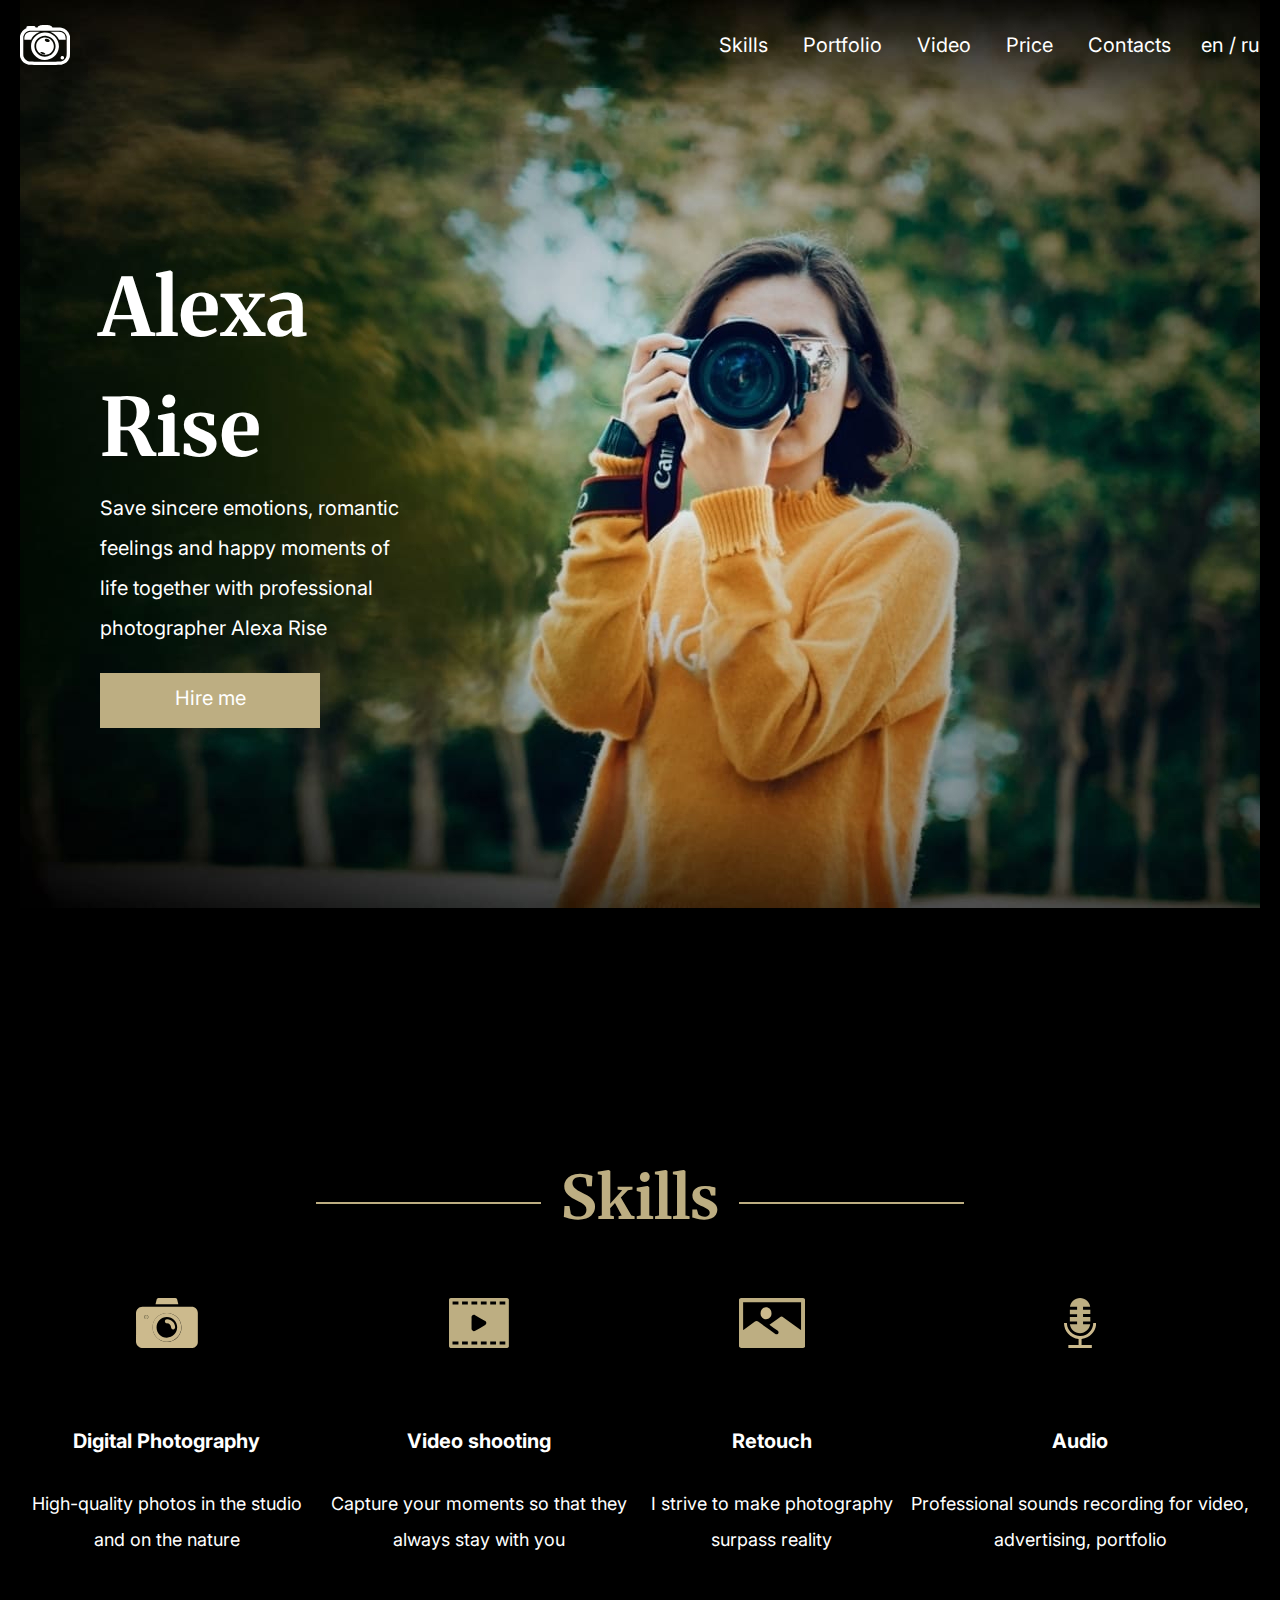
==== portfolio/index.html @ 0030fe71 "feat: add header, hero, skills sections" ====
<!DOCTYPE html>
<html lang="en">
  <head>
    <meta charset="UTF-8" />
    <meta http-equiv="X-UA-Compatible" content="IE=edge" />
    <meta name="viewport" content="width=device-width, initial-scale=1.0" />
    <link rel="stylesheet" href="/portfolio/Css/style.css" />
    <title>Portfolio</title>
  </head>
  <body>
    <div class="wrapper">
      <header class="header">
        <div class="container">
          <div class="header__row">
            <div class="header__logo">
              <div class="img-container">
                <a href=""
                  ><img src="/portfolio/Assets/svg/logo.svg" alt=""
                /></a>
              </div>
            </div>
            <div class="header__menu-container">
              <div class="header__menu">
                <ul>
                  <li><a href="">Skills</a></li>
                  <li><a href="">Portfolio</a></li>
                  <li><a href="">Video</a></li>
                  <li><a href="">Price</a></li>
                  <li><a href="">Contacts</a></li>
                </ul>
              </div>
              <div class="header__language">
                <span><a href="">en</a></span>
                <span>/</span>
                <span><a href="">ru </a></span>
              </div>
            </div>
          </div>
        </div>
      </header>
      <main class="main">
        <div class="container">
          <!--Hero-->
          <div class="hero">
            <div class="hero__row">
              <div class="hero__text">
                <div class="hero__title">
                  <h1>Alexa Rise</h1>
                </div>
                <div class="hero__description">
                  <p>
                    Save sincere emotions, romantic feelings and happy moments
                    of life together with professional photographer Alexa Rise
                  </p>
                </div>
                <div class="hero__button button">
                  <a href=""><span>Hire me</span></a>
                </div>
              </div>
            </div>
          </div>
          <!--Skills-->
          <div class="skills">
            <div class="skills__container">
              <div class="skills__title-line title-line">
                <h2>Skills</h2>
              </div>
              <div class="skills__item-container">
                <div class="skills__item">
                  <div class="skills__img img-container">
                    <img src="/portfolio/Assets/svg/camera 1.svg" alt="" />
                  </div>
                  <div class="skills__title">
                    <span>Digital Photography</span>
                  </div>
                  <div class="skills__description">
                    High-quality photos in the studio and on the nature
                  </div>
                </div>
                <div class="skills__item">
                  <div class="skills__img img-container">
                    <img src="/portfolio/Assets/svg/video 1.svg" alt="" />
                  </div>
                  <div class="skills__title">
                    <span>Video shooting</span>
                  </div>
                  <div class="skills__description">
                    Capture your moments so that they always stay with you
                  </div>
                </div>
                <div class="skills__item">
                  <div class="skills__img img-container">
                    <img src="/portfolio/Assets/svg/image 1.svg" alt="" />
                  </div>
                  <div class="skills__title">
                    <span>Retouch</span>
                  </div>
                  <div class="skills__description">
                    I strive to make photography surpass reality
                  </div>
                </div>
                <div class="skills__item">
                  <div class="skills__img img-container">
                    <img src="/portfolio/Assets/svg/mic 1.svg" alt="" />
                  </div>
                  <div class="skills__title">
                    <span>Audio</span>
                  </div>
                  <div class="skills__description">
                    Professional sounds recording for video, advertising,
                    portfolio
                  </div>
                </div>
              </div>
            </div>
          </div>
          <!--Portfolio-->
          <div class="portfolio"></div>
          <div class="video"></div>
          <div class="price"></div>
          <div class="contacts"></div>
        </div>
      </main>
      <footer class="footer"></footer>
    </div>
  </body>
</html>
---- portfolio/Css/style.css ----
@import url("https://fonts.googleapis.com/css2?family=Merriweather:wght@700&display=swap");
@import url("https://fonts.googleapis.com/css2?family=Inter:wght@400;700&display=swap");
* {
  padding: 0;
  margin: 0;
}

body {
  font-family: Inter;
  font-size: 20px;
  font-style: normal;
  font-weight: 400;
  line-height: 50px;
  letter-spacing: 0em;
  color: white;
}

a {
  text-decoration: none;
  color: white;
}

li {
  list-style: none;
}

.wrapper {
  background-color: black;
  -webkit-box-sizing: border-box;
          box-sizing: border-box;
  min-height: 100vh;
}

.container {
  max-width: 1440px;
  margin: 0 auto;
  padding: 0 20px;
}

.header__row {
  display: -webkit-box;
  display: -ms-flexbox;
  display: flex;
  -webkit-box-pack: justify;
      -ms-flex-pack: justify;
          justify-content: space-between;
  background: url("/portfolio/Assets/img/bg.jpg");
  background-repeat: no-repeat;
  background-position: center 0;
}

.header__logo {
  padding-top: 20px;
}

.header__logo img {
  width: 50px;
}

.header__menu-container {
  padding-top: 20px;
  display: -webkit-box;
  display: -ms-flexbox;
  display: flex;
}

.header__menu li {
  display: inline;
  margin-right: 30px;
}

.img-container {
  max-width: 100%;
}

.hero__row {
  background-image: url("/portfolio/Assets/img/bg.jpg");
  background-position: center -90px;
  background-repeat: no-repeat;
  min-height: 333px;
  padding: 160px 860px 330px 80px;
  margin-bottom: 100px;
}

.hero__title {
  font-family: Merriweather;
  font-size: 40px;
  font-style: normal;
  font-weight: 700;
  line-height: 120px;
  letter-spacing: 0em;
  text-align: left;
}

.hero__description {
  font-size: 20px;
  font-style: normal;
  line-height: 40px;
  text-align: left;
  margin-bottom: 25px;
}

.skills__container {
  display: -webkit-box;
  display: -ms-flexbox;
  display: flex;
  -webkit-box-orient: vertical;
  -webkit-box-direction: normal;
      -ms-flex-direction: column;
          flex-direction: column;
}

.skills__item-container {
  display: -webkit-box;
  display: -ms-flexbox;
  display: flex;
}

.skills__item {
  display: -webkit-box;
  display: -ms-flexbox;
  display: flex;
  -webkit-box-orient: vertical;
  -webkit-box-direction: normal;
      -ms-flex-direction: column;
          flex-direction: column;
  text-align: center;
}

.skills__img {
  margin-bottom: 50px;
}

.skills__title {
  margin-bottom: 20px;
  font-style: normal;
  font-weight: 700;
  letter-spacing: 0em;
}

.skills__description {
  font-size: 18px;
  line-height: 36px;
  margin-bottom: 102px;
}

.title-line {
  text-align: center;
  margin-bottom: 60px;
  color: #bdae82;
  font-family: Merriweather;
  font-size: 40px;
  font-style: normal;
  font-weight: 700;
  line-height: 80px;
  letter-spacing: 0em;
}

.title-line h2::before,
.title-line h2::after {
  content: "";
  width: 225px;
  height: 2px;
  display: inline-block;
  background-color: #bdae82;
  vertical-align: middle;
  margin: 0 20px 0 20px;
}

.button {
  width: 220px;
  height: 55px;
  text-align: center;
  background-color: #bdae82;
  color: black;
  vertical-align: inherit;
}
/*# sourceMappingURL=style.css.map */
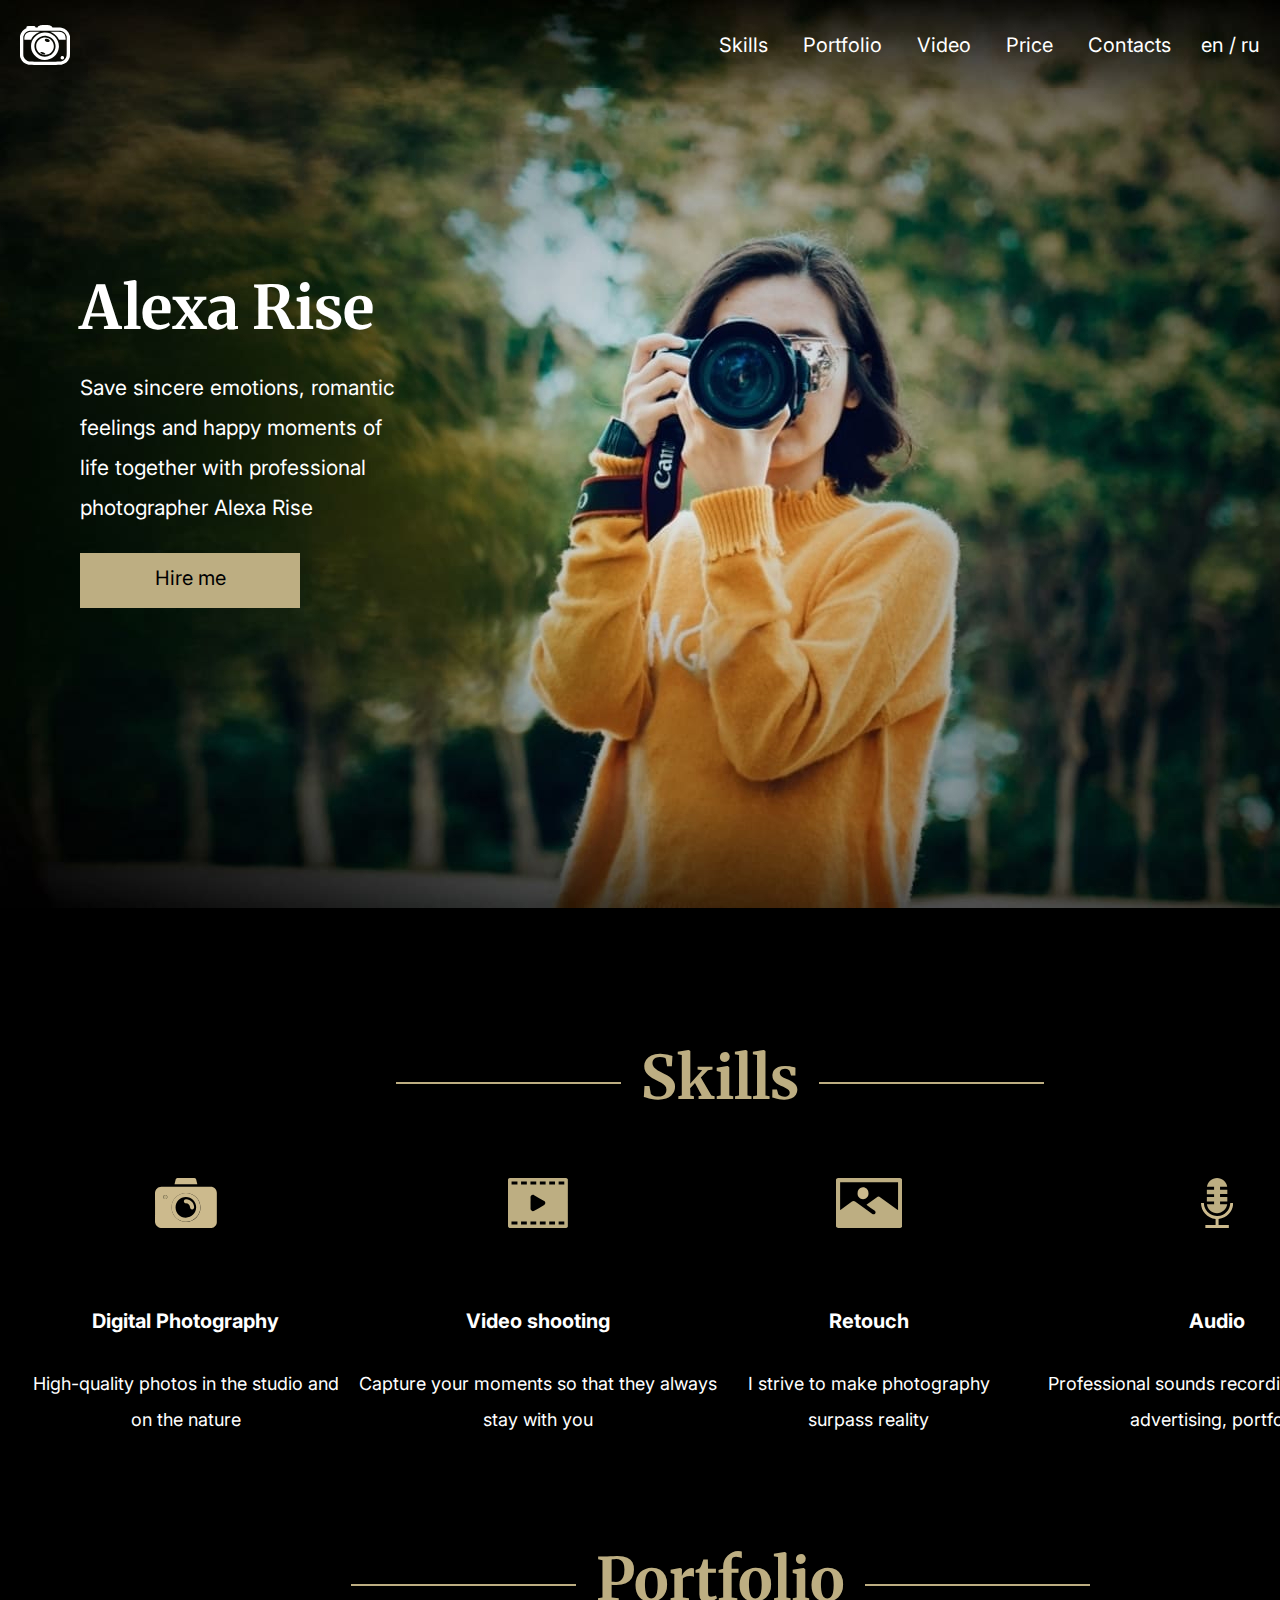
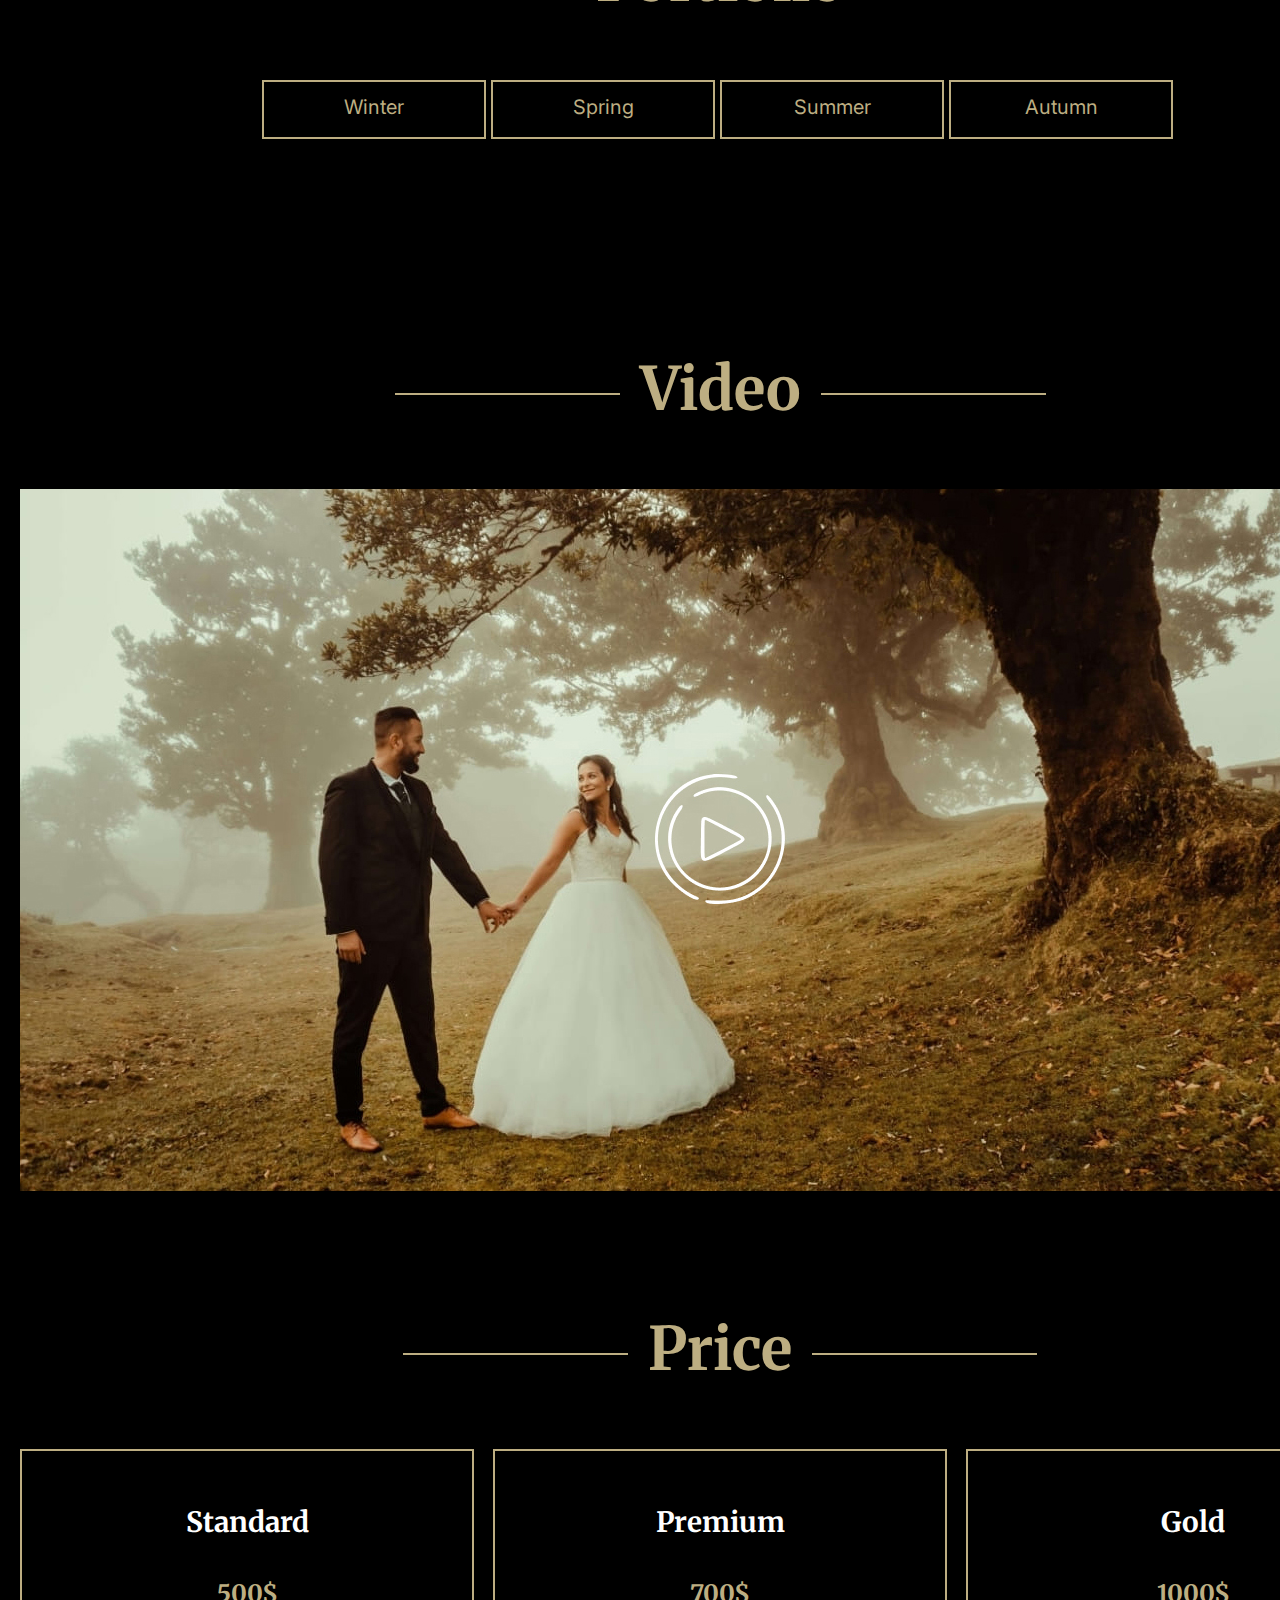
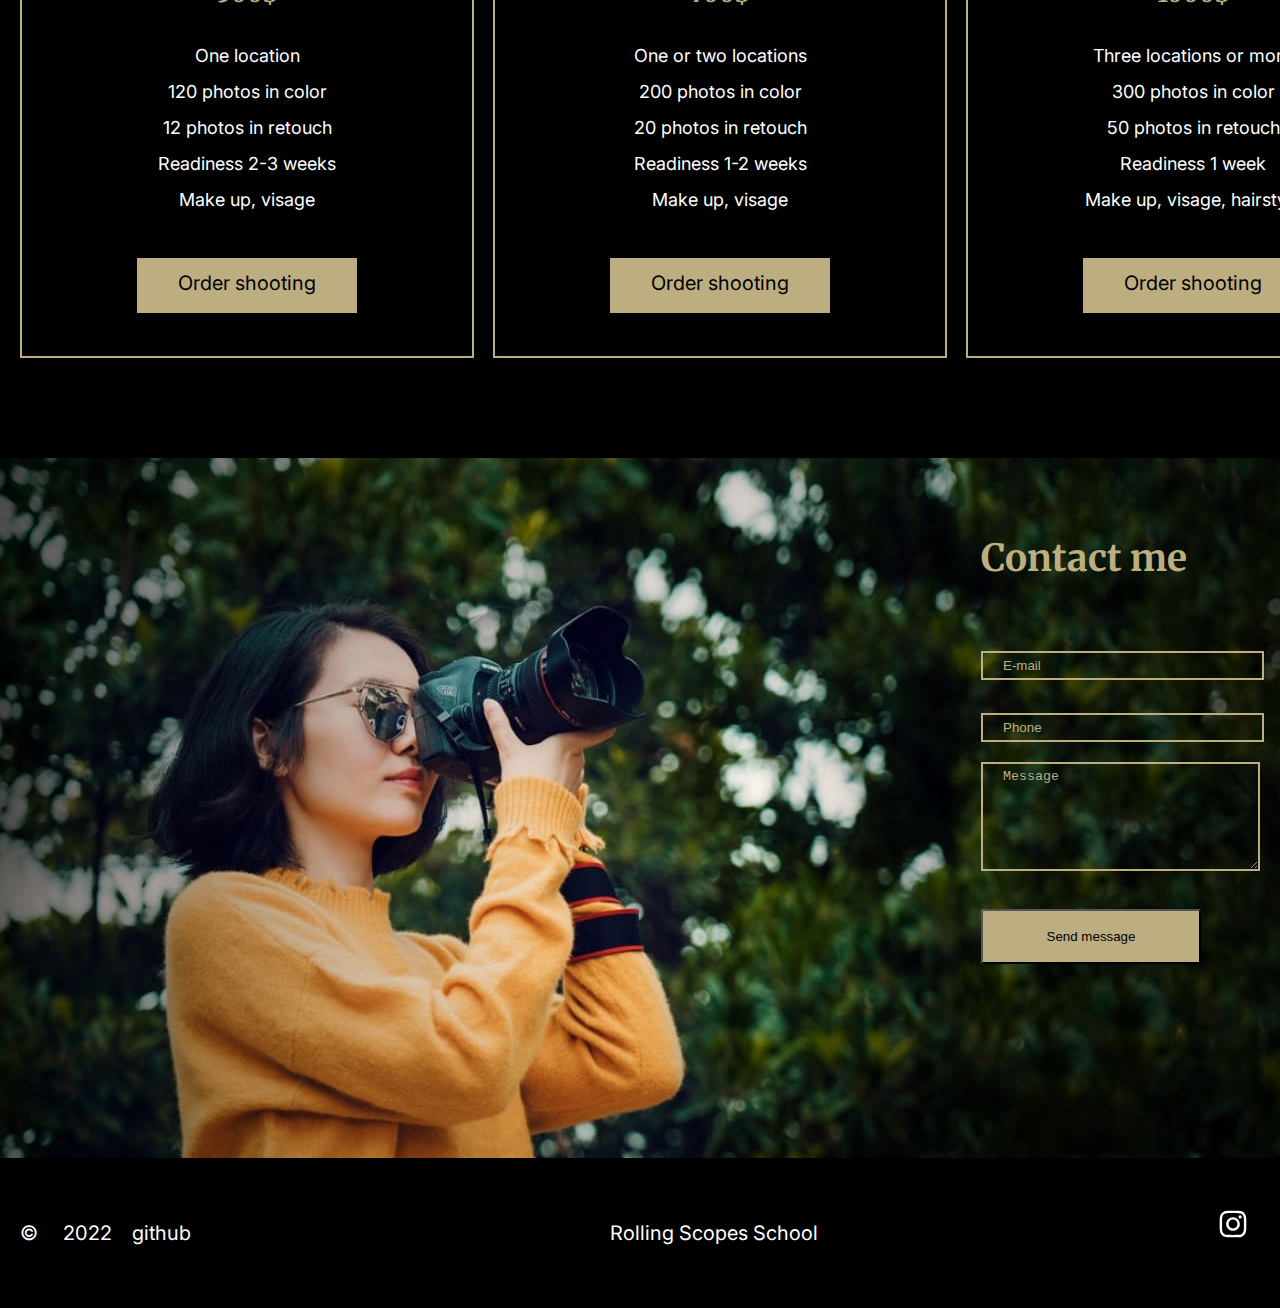
==== commit e2ff5a3f: "feat: add all sections" ====
--- a/portfolio/index.html
+++ b/portfolio/index.html
@@ -9,58 +9,56 @@
   </head>
   <body>
     <div class="wrapper">
+      <!--Header-->
       <header class="header">
-        <div class="container">
-          <div class="header__row">
-            <div class="header__logo">
-              <div class="img-container">
-                <a href=""
-                  ><img src="/portfolio/Assets/svg/logo.svg" alt=""
-                /></a>
-              </div>
-            </div>
-            <div class="header__menu-container">
-              <div class="header__menu">
-                <ul>
-                  <li><a href="">Skills</a></li>
-                  <li><a href="">Portfolio</a></li>
-                  <li><a href="">Video</a></li>
-                  <li><a href="">Price</a></li>
-                  <li><a href="">Contacts</a></li>
-                </ul>
-              </div>
-              <div class="header__language">
-                <span><a href="">en</a></span>
-                <span>/</span>
-                <span><a href="">ru </a></span>
-              </div>
+        <div class="header__row">
+          <div class="header__logo">
+            <div class="img-container">
+              <a href=""><img src="/portfolio/Assets/svg/logo.svg" alt="" /></a>
+            </div>
+          </div>
+          <div class="header__menu-container">
+            <div class="header__menu">
+              <ul>
+                <li><a href="">Skills</a></li>
+                <li><a href="">Portfolio</a></li>
+                <li><a href="">Video</a></li>
+                <li><a href="">Price</a></li>
+                <li><a href="">Contacts</a></li>
+              </ul>
+            </div>
+            <div class="header__language">
+              <span><a href="">en</a></span>
+              <span>/</span>
+              <span><a href="">ru </a></span>
             </div>
           </div>
         </div>
       </header>
+      <!--Main-->
       <main class="main">
-        <div class="container">
-          <!--Hero-->
-          <div class="hero">
-            <div class="hero__row">
-              <div class="hero__text">
-                <div class="hero__title">
-                  <h1>Alexa Rise</h1>
-                </div>
-                <div class="hero__description">
-                  <p>
-                    Save sincere emotions, romantic feelings and happy moments
-                    of life together with professional photographer Alexa Rise
-                  </p>
-                </div>
-                <div class="hero__button button">
-                  <a href=""><span>Hire me</span></a>
-                </div>
-              </div>
-            </div>
-          </div>
-          <!--Skills-->
-          <div class="skills">
+        <!--Hero-->
+        <div class="hero">
+          <div class="hero__row">
+            <div class="hero__text">
+              <div class="hero__title">
+                <h1>Alexa Rise</h1>
+              </div>
+              <div class="hero__description">
+                <p>
+                  Save sincere emotions, romantic feelings and happy moments of
+                  life together with professional photographer Alexa Rise
+                </p>
+              </div>
+              <div class="hero__button button">
+                <a href=""><span>Hire me</span></a>
+              </div>
+            </div>
+          </div>
+        </div>
+        <!--Skills-->
+        <div class="skills">
+          <div class="container">
             <div class="skills__container">
               <div class="skills__title-line title-line">
                 <h2>Skills</h2>
@@ -114,14 +112,182 @@
               </div>
             </div>
           </div>
-          <!--Portfolio-->
-          <div class="portfolio"></div>
-          <div class="video"></div>
-          <div class="price"></div>
-          <div class="contacts"></div>
+        </div>
+        <!--Portfolio-->
+        <div class="portfolio">
+          <div class="container">
+            <div class="portfolio__container">
+              <div class="portfolio__title-line title-line">
+                <h2>Portfolio</h2>
+              </div>
+              <div class="portfolio__item-container">
+                <div class="portfolio__button button">
+                  <a href="">Winter</a>
+                </div>
+                <div class="portfolio__button button">
+                  <a href="">Spring</a>
+                </div>
+                <div class="portfolio__button button">
+                  <a href="">Summer</a>
+                </div>
+                <div class="portfolio__button button">
+                  <a href="">Autumn</a>
+                </div>
+              </div>
+              <div class="portfolio__gallery-container">
+                <div class="portfolio__image">
+                  <img
+                    src="/portfolio/Assets/img/gallery/portfolio-img.jpg"
+                    alt=""
+                  />
+                </div>
+                <div class="portfolio__image">
+                  <img
+                    src="/portfolio/Assets/img/gallery/portfolio-img1.jpg"
+                    alt=""
+                  />
+                </div>
+                <div class="portfolio__image">
+                  <img
+                    src="/portfolio/Assets/img/gallery/portfolio-img2.jpg"
+                    alt=""
+                  />
+                </div>
+                <div class="portfolio__image">
+                  <img
+                    src="/portfolio/Assets/img/gallery/portfolio-img3.jpg"
+                    alt=""
+                  />
+                </div>
+                <div class="portfolio__image">
+                  <img
+                    src="/portfolio/Assets/img/gallery/portfolio-img4.jpg"
+                    alt=""
+                  />
+                </div>
+                <div class="portfolio__image">
+                  <img
+                    src="/portfolio/Assets/img/gallery/portfolio-img5.jpg"
+                    alt=""
+                  />
+                </div>
+              </div>
+            </div>
+          </div>
+        </div>
+        <!--Video-->
+        <div class="video">
+          <div class="container">
+            <div class="video__container">
+              <div class="video__title-line title-line">
+                <h2>Video</h2>
+              </div>
+              <div class="video__video-container">
+                <div class="img-container">
+                  <img src="/portfolio/Assets/img/gallery/video.jpg" alt="" />
+                </div>
+              </div>
+            </div>
+          </div>
+        </div>
+        <!--Price-->
+        <div class="price">
+          <div class="container">
+            <div class="price__container">
+              <div class="price__title-line title-line">
+                <h2>Price</h2>
+              </div>
+              <div class="price__item-container">
+                <div class="price__item">
+                  <div class="price__title">Standard</div>
+                  <div class="price__rate">500$</div>
+                  <div class="price__description">
+                    One location <br />
+                    120 photos in color <br />
+                    12 photos in retouch <br />
+                    Readiness 2-3 weeks <br />
+                    Make up, visage
+                  </div>
+                  <div class="price_button button">
+                    <a href="">Order shooting</a>
+                  </div>
+                </div>
+                <div class="price__item">
+                  <div class="price__title">Premium</div>
+                  <div class="price__rate">700$</div>
+                  <div class="price__description">
+                    One or two locations <br />
+                    200 photos in color <br />
+                    20 photos in retouch <br />
+                    Readiness 1-2 weeks <br />
+                    Make up, visage
+                  </div>
+                  <div class="price_button button">
+                    <a href="">Order shooting</a>
+                  </div>
+                </div>
+                <div class="price__item">
+                  <div class="price__title">Gold</div>
+                  <div class="price__rate">1000$</div>
+                  <div class="price__description">
+                    Three locations or more <br />
+                    300 photos in color <br />
+                    50 photos in retouch <br />
+                    Readiness 1 week <br />
+                    Make up, visage, hairstyle
+                  </div>
+                  <div class="price_button button">
+                    <a href="">Order shooting</a>
+                  </div>
+                </div>
+              </div>
+            </div>
+          </div>
+        </div>
+        <!--Contacts-->
+        <div class="contacts">
+          <div class="contacts__hero">
+            <div class="contacts__container">
+              <div class="contacts__title"><h2>Contact me</h2></div>
+              <form action="#">
+                <p><input type="text" value="E-mail" /></p>
+                <p><input type="text" value="Phone" /></p>
+                <p>
+                  <textarea name="" value="Message" id="" cols="30" rows="3">
+Message</textarea
+                  >
+                </p>
+                <p>
+                  <button class="button" type="submit">Send message</button>
+                </p>
+              </form>
+            </div>
+          </div>
         </div>
       </main>
-      <footer class="footer"></footer>
+      <!--Footer-->
+      <footer class="footer">
+        <div class="container">
+          <div class="footer__container">
+            <div class="footer__github">
+              <span>©</span> <span>2022</span><a href=""><span>github</span></a>
+            </div>
+            <div class="footer__rolling">
+              <a href=""> Rolling Scopes School</a>
+            </div>
+            <div class="footer__socials">
+              <a href=""
+                ><img src="/portfolio/Assets/svg/inst 1.svg" alt=""
+              /></a>
+              <a href=""><img src="/portfolio/Assets/svg/fb 1.svg" alt="" /></a>
+              <a href=""><img src="/portfolio/Assets/svg/tw 1.svg" alt="" /></a>
+              <a href=""
+                ><img src="/portfolio/Assets/svg/pinterest 1.svg" alt=""
+              /></a>
+            </div>
+          </div>
+        </div>
+      </footer>
     </div>
   </body>
 </html>
--- a/portfolio/Css/style.css
+++ b/portfolio/Css/style.css
@@ -32,12 +32,15 @@
 }
 
 .container {
-  max-width: 1440px;
+  width: 1440px;
   margin: 0 auto;
   padding: 0 20px;
+  -webkit-box-sizing: border-box;
+          box-sizing: border-box;
 }
 
 .header__row {
+  padding: 0 20px;
   display: -webkit-box;
   display: -ms-flexbox;
   display: flex;
@@ -78,13 +81,12 @@
   background-position: center -90px;
   background-repeat: no-repeat;
   min-height: 333px;
-  padding: 160px 860px 330px 80px;
+  padding: 160px 870px 330px 80px;
   margin-bottom: 100px;
 }
 
 .hero__title {
   font-family: Merriweather;
-  font-size: 40px;
   font-style: normal;
   font-weight: 700;
   line-height: 120px;
@@ -92,12 +94,25 @@
   text-align: left;
 }
 
+.hero__title h1 {
+  font-size: 60px;
+}
+
 .hero__description {
-  font-size: 20px;
+  font-size: 21px;
+  font-weight: 400;
   font-style: normal;
   line-height: 40px;
   text-align: left;
   margin-bottom: 25px;
+}
+
+.hero__button {
+  background-color: #bdae82;
+}
+
+.hero__button a {
+  color: black;
 }
 
 .skills__container {
@@ -167,12 +182,222 @@
   margin: 0 20px 0 20px;
 }
 
+.portfolio__container {
+  display: -webkit-box;
+  display: -ms-flexbox;
+  display: flex;
+  -webkit-box-orient: vertical;
+  -webkit-box-direction: normal;
+      -ms-flex-direction: column;
+          flex-direction: column;
+  margin-bottom: 75px;
+}
+
+.portfolio__item-container {
+  display: -webkit-box;
+  display: -ms-flexbox;
+  display: flex;
+  -webkit-box-pack: center;
+      -ms-flex-pack: center;
+          justify-content: center;
+  margin-bottom: 60px;
+}
+
+.portfolio__button {
+  margin-right: 5px;
+  background-color: black;
+  border: 2px solid #bdae82;
+}
+
+.portfolio__button a {
+  color: #bdae82;
+}
+
+.portfolio__gallery-container {
+  display: -webkit-box;
+  display: -ms-flexbox;
+  display: flex;
+  -ms-flex-wrap: wrap;
+      flex-wrap: wrap;
+}
+
+.portfolio__image {
+  max-width: 450px;
+  max-height: 560px;
+  margin: 0 25px 25px 0;
+}
+
+.portfolio__image img {
+  width: 100%;
+}
+
+.portfolio__image:nth-child(3n) {
+  margin-right: 0px;
+}
+
+.video__container {
+  display: -webkit-box;
+  display: -ms-flexbox;
+  display: flex;
+  -webkit-box-orient: vertical;
+  -webkit-box-direction: normal;
+      -ms-flex-direction: column;
+          flex-direction: column;
+  margin-bottom: 100px;
+}
+
+.price_button {
+  background-color: #bdae82;
+}
+
+.price_button a {
+  color: black;
+}
+
+.price__container {
+  display: -webkit-box;
+  display: -ms-flexbox;
+  display: flex;
+  -webkit-box-orient: vertical;
+  -webkit-box-direction: normal;
+      -ms-flex-direction: column;
+          flex-direction: column;
+  margin-bottom: 100px;
+}
+
+.price__item-container {
+  display: -webkit-box;
+  display: -ms-flexbox;
+  display: flex;
+  -webkit-box-pack: justify;
+      -ms-flex-pack: justify;
+          justify-content: space-between;
+}
+
+.price__item {
+  display: -webkit-box;
+  display: -ms-flexbox;
+  display: flex;
+  -webkit-box-orient: vertical;
+  -webkit-box-direction: normal;
+      -ms-flex-direction: column;
+          flex-direction: column;
+  text-align: center;
+  padding: 43px 115px;
+  border: 2px solid #bdae82;
+}
+
+.price__title {
+  font-family: Merriweather;
+  font-size: 28px;
+  font-weight: 700;
+  line-height: 56px;
+  letter-spacing: 0em;
+  margin-bottom: 20px;
+}
+
+.price__rate {
+  font-family: Merriweather;
+  font-size: 24px;
+  font-style: normal;
+  font-weight: 700;
+  line-height: 48px;
+  letter-spacing: 0em;
+  color: #bdae82;
+  margin-bottom: 20px;
+}
+
+.price__description {
+  font-family: Inter;
+  font-size: 18px;
+  font-style: normal;
+  font-weight: 400;
+  line-height: 36px;
+  letter-spacing: 0em;
+  margin-bottom: 40px;
+}
+
+.contacts__hero {
+  background: url("/portfolio/Assets/img/contacts.jpg");
+  height: 700px;
+  max-height: 700px;
+}
+
+.contacts__container {
+  float: right;
+  padding-right: 20px;
+  padding-top: 60px;
+  display: -webkit-box;
+  display: -ms-flexbox;
+  display: flex;
+  -webkit-box-orient: vertical;
+  -webkit-box-direction: normal;
+      -ms-flex-direction: column;
+          flex-direction: column;
+}
+
+.contacts__container input[type="text"] {
+  background: transparent;
+  border: 2px solid #bdae82;
+  color: #bdae82;
+  width: 93%;
+  -webkit-box-flex: 1;
+      -ms-flex-positive: 1;
+          flex-grow: 1;
+  padding: 5px 0px 5px 20px;
+  margin-bottom: 20px;
+}
+
+.contacts__container textarea {
+  background: transparent;
+  border: 2px solid #bdae82;
+  color: #bdae82;
+  padding: 5px 0 55px 20px;
+  margin-bottom: 20px;
+}
+
+.contacts__container button[type="submit"] {
+  background-color: #bdae82;
+}
+
+.contacts__title {
+  font-family: Merriweather;
+  color: #bdae82;
+  font-size: 25px;
+  font-style: normal;
+  font-weight: 700;
+  line-height: 80px;
+  letter-spacing: 0em;
+  text-align: left;
+  margin-bottom: 40px;
+}
+
 .button {
   width: 220px;
   height: 55px;
   text-align: center;
-  background-color: #bdae82;
-  color: black;
   vertical-align: inherit;
 }
+
+.footer__container {
+  padding: 50px 0;
+  display: -webkit-box;
+  display: -ms-flexbox;
+  display: flex;
+  -webkit-box-pack: justify;
+      -ms-flex-pack: justify;
+          justify-content: space-between;
+}
+
+.footer__github span {
+  margin-right: 20px;
+}
+
+.footer__socials a {
+  margin-right: 20px;
+}
+
+.footer__socials a:last-child {
+  margin-right: 0px;
+}
 /*# sourceMappingURL=style.css.map */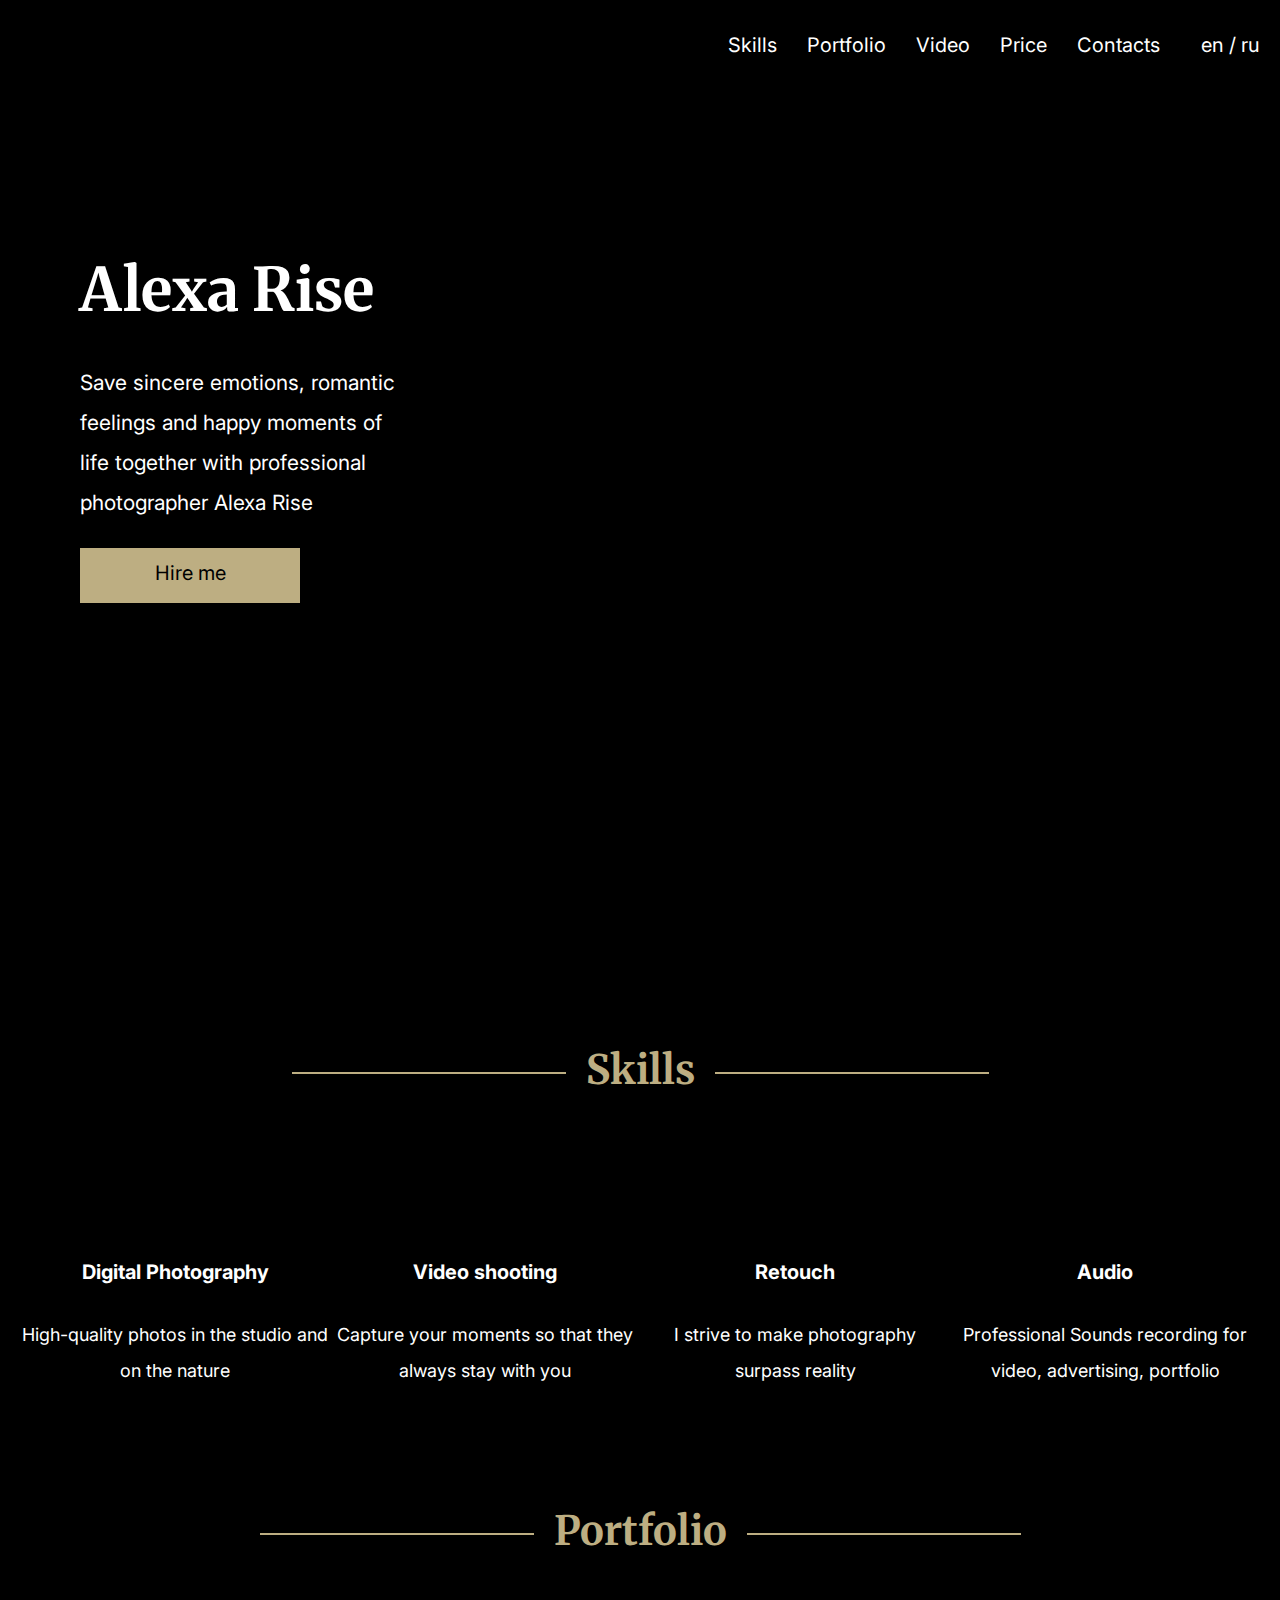
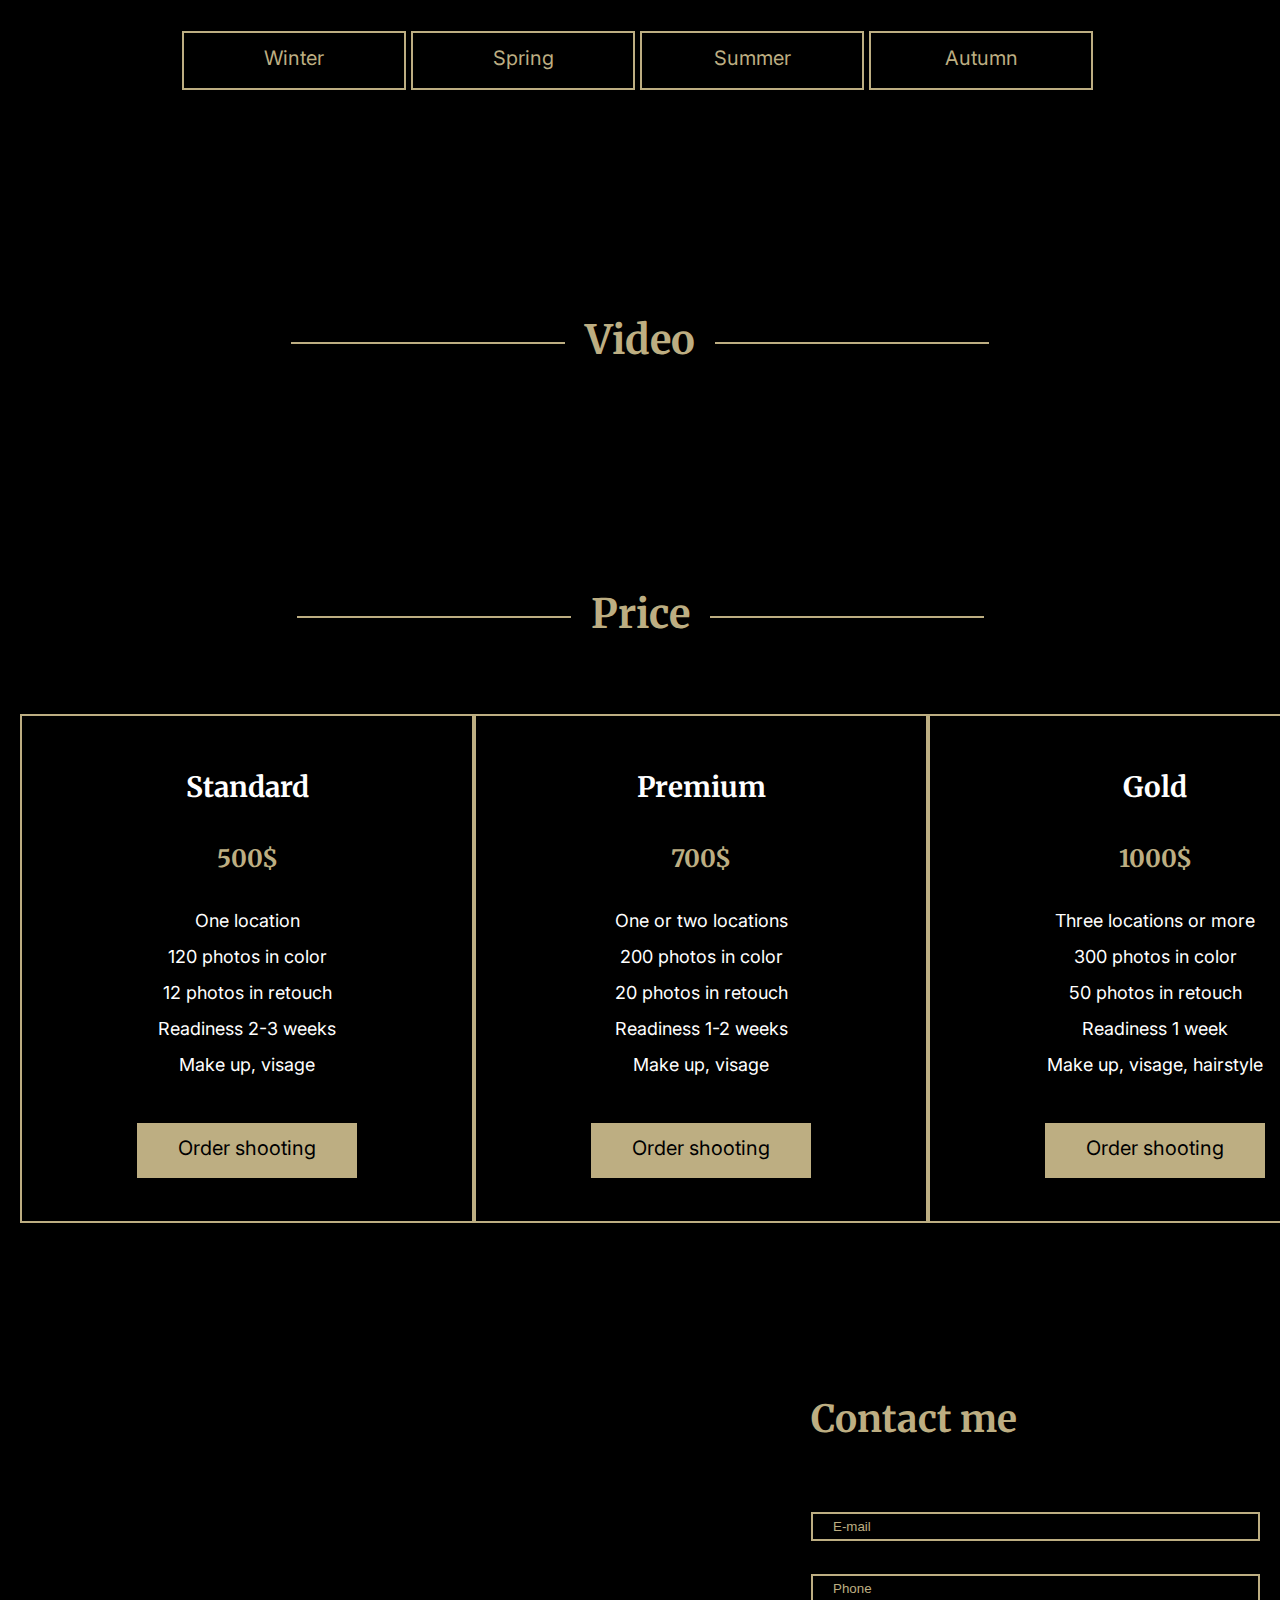
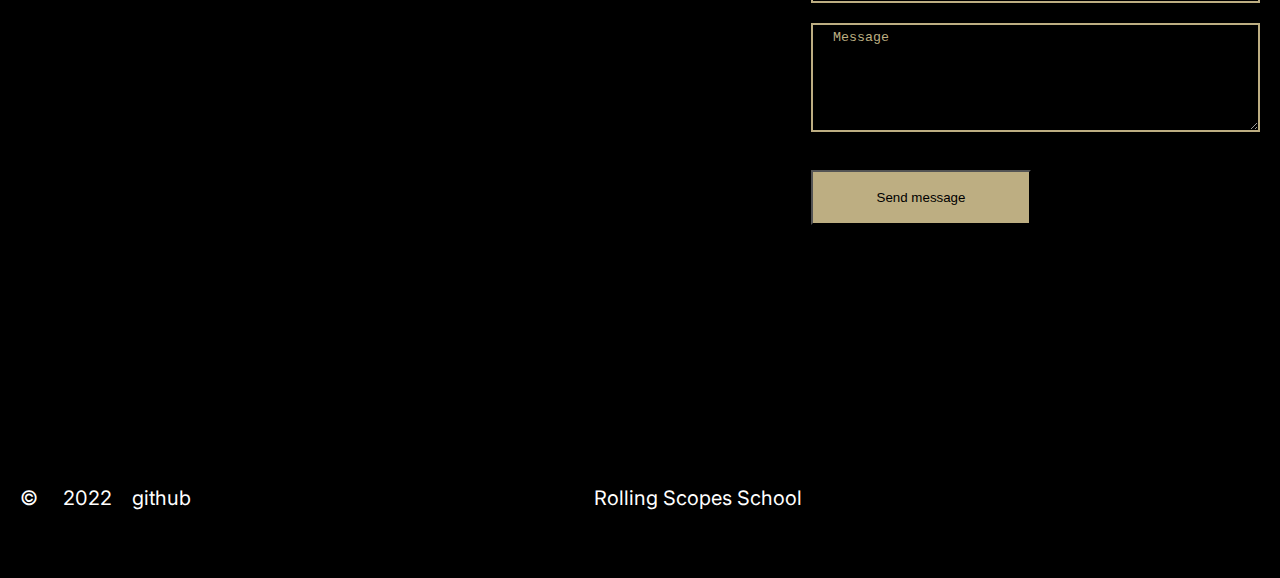
==== commit dbe73dd4: "fix:social svg path" ====
--- a/portfolio/index.html
+++ b/portfolio/index.html
@@ -4,33 +4,35 @@
     <meta charset="UTF-8" />
     <meta http-equiv="X-UA-Compatible" content="IE=edge" />
     <meta name="viewport" content="width=device-width, initial-scale=1.0" />
-    <link rel="stylesheet" href="/portfolio/Css/style.css" />
+    <link rel="stylesheet" href="/Css/style.css" />
     <title>Portfolio</title>
   </head>
   <body>
     <div class="wrapper">
       <!--Header-->
       <header class="header">
-        <div class="header__row">
-          <div class="header__logo">
-            <div class="img-container">
-              <a href=""><img src="/portfolio/Assets/svg/logo.svg" alt="" /></a>
-            </div>
-          </div>
-          <div class="header__menu-container">
-            <div class="header__menu">
-              <ul>
-                <li><a href="">Skills</a></li>
-                <li><a href="">Portfolio</a></li>
-                <li><a href="">Video</a></li>
-                <li><a href="">Price</a></li>
-                <li><a href="">Contacts</a></li>
-              </ul>
-            </div>
-            <div class="header__language">
-              <span><a href="">en</a></span>
-              <span>/</span>
-              <span><a href="">ru </a></span>
+        <div class="container">
+          <div class="header__row">
+            <div class="header__logo">
+              <div class="img-container">
+                <a href=""><img src="/Assets/svg/logo.svg" alt="" /></a>
+              </div>
+            </div>
+            <div class="header__menu-container">
+              <div class="header__menu">
+                <ul>
+                  <li><a href="">Skills</a></li>
+                  <li><a href="">Portfolio</a></li>
+                  <li><a href="">Video</a></li>
+                  <li><a href="">Price</a></li>
+                  <li><a href="">Contacts</a></li>
+                </ul>
+              </div>
+              <div class="header__language">
+                <span><a href="">en</a></span>
+                <span class="header__slash">/</span>
+                <span><a href="">ru </a></span>
+              </div>
             </div>
           </div>
         </div>
@@ -39,19 +41,21 @@
       <main class="main">
         <!--Hero-->
         <div class="hero">
-          <div class="hero__row">
-            <div class="hero__text">
-              <div class="hero__title">
-                <h1>Alexa Rise</h1>
-              </div>
-              <div class="hero__description">
-                <p>
-                  Save sincere emotions, romantic feelings and happy moments of
-                  life together with professional photographer Alexa Rise
-                </p>
-              </div>
-              <div class="hero__button button">
-                <a href=""><span>Hire me</span></a>
+          <div class="container">
+            <div class="hero__row">
+              <div class="hero__text">
+                <div class="hero__title">
+                  <h1>Alexa Rise</h1>
+                </div>
+                <div class="hero__description">
+                  <p>
+                    Save sincere emotions, romantic feelings and happy moments
+                    of life together with professional photographer Alexa Rise
+                  </p>
+                </div>
+                <div class="hero__button button">
+                  <a href=""><span>Hire me</span></a>
+                </div>
               </div>
             </div>
           </div>
@@ -66,7 +70,7 @@
               <div class="skills__item-container">
                 <div class="skills__item">
                   <div class="skills__img img-container">
-                    <img src="/portfolio/Assets/svg/camera 1.svg" alt="" />
+                    <img src="/Assets/svg/camera 1.svg" alt="" />
                   </div>
                   <div class="skills__title">
                     <span>Digital Photography</span>
@@ -77,7 +81,7 @@
                 </div>
                 <div class="skills__item">
                   <div class="skills__img img-container">
-                    <img src="/portfolio/Assets/svg/video 1.svg" alt="" />
+                    <img src="/Assets/svg/video 1.svg" alt="" />
                   </div>
                   <div class="skills__title">
                     <span>Video shooting</span>
@@ -88,7 +92,7 @@
                 </div>
                 <div class="skills__item">
                   <div class="skills__img img-container">
-                    <img src="/portfolio/Assets/svg/image 1.svg" alt="" />
+                    <img src="/Assets/svg/image 1.svg" alt="" />
                   </div>
                   <div class="skills__title">
                     <span>Retouch</span>
@@ -99,13 +103,13 @@
                 </div>
                 <div class="skills__item">
                   <div class="skills__img img-container">
-                    <img src="/portfolio/Assets/svg/mic 1.svg" alt="" />
+                    <img src="/Assets/svg/mic 1.svg" alt="" />
                   </div>
                   <div class="skills__title">
                     <span>Audio</span>
                   </div>
                   <div class="skills__description">
-                    Professional sounds recording for video, advertising,
+                    Professional Sounds recording for video, advertising,
                     portfolio
                   </div>
                 </div>
@@ -136,40 +140,22 @@
               </div>
               <div class="portfolio__gallery-container">
                 <div class="portfolio__image">
-                  <img
-                    src="/portfolio/Assets/img/gallery/portfolio-img.jpg"
-                    alt=""
-                  />
-                </div>
-                <div class="portfolio__image">
-                  <img
-                    src="/portfolio/Assets/img/gallery/portfolio-img1.jpg"
-                    alt=""
-                  />
-                </div>
-                <div class="portfolio__image">
-                  <img
-                    src="/portfolio/Assets/img/gallery/portfolio-img2.jpg"
-                    alt=""
-                  />
-                </div>
-                <div class="portfolio__image">
-                  <img
-                    src="/portfolio/Assets/img/gallery/portfolio-img3.jpg"
-                    alt=""
-                  />
-                </div>
-                <div class="portfolio__image">
-                  <img
-                    src="/portfolio/Assets/img/gallery/portfolio-img4.jpg"
-                    alt=""
-                  />
-                </div>
-                <div class="portfolio__image">
-                  <img
-                    src="/portfolio/Assets/img/gallery/portfolio-img5.jpg"
-                    alt=""
-                  />
+                  <img src="/Assets/img/gallery/portfolio-img.jpg" alt="" />
+                </div>
+                <div class="portfolio__image">
+                  <img src="/Assets/img/gallery/portfolio-img1.jpg" alt="" />
+                </div>
+                <div class="portfolio__image">
+                  <img src="/Assets/img/gallery/portfolio-img2.jpg" alt="" />
+                </div>
+                <div class="portfolio__image">
+                  <img src="/Assets/img/gallery/portfolio-img3.jpg" alt="" />
+                </div>
+                <div class="portfolio__image">
+                  <img src="/Assets/img/gallery/portfolio-img4.jpg" alt="" />
+                </div>
+                <div class="portfolio__image">
+                  <img src="/Assets/img/gallery/portfolio-img5.jpg" alt="" />
                 </div>
               </div>
             </div>
@@ -184,7 +170,7 @@
               </div>
               <div class="video__video-container">
                 <div class="img-container">
-                  <img src="/portfolio/Assets/img/gallery/video.jpg" alt="" />
+                  <img src="/Assets/img/gallery/video.jpg" alt="" />
                 </div>
               </div>
             </div>
@@ -246,21 +232,23 @@
         </div>
         <!--Contacts-->
         <div class="contacts">
-          <div class="contacts__hero">
-            <div class="contacts__container">
-              <div class="contacts__title"><h2>Contact me</h2></div>
-              <form action="#">
-                <p><input type="text" value="E-mail" /></p>
-                <p><input type="text" value="Phone" /></p>
-                <p>
-                  <textarea name="" value="Message" id="" cols="30" rows="3">
+          <div class="container">
+            <div class="contacts__hero">
+              <div class="contacts__container">
+                <div class="contacts__title"><h2>Contact me</h2></div>
+                <form action="#">
+                  <p><input type="text" value="E-mail" /></p>
+                  <p><input type="text" value="Phone" /></p>
+                  <p>
+                    <textarea name="" value="Message" id="" cols="30" rows="3">
 Message</textarea
-                  >
-                </p>
-                <p>
-                  <button class="button" type="submit">Send message</button>
-                </p>
-              </form>
+                    >
+                  </p>
+                  <p>
+                    <button class="button" type="submit">Send message</button>
+                  </p>
+                </form>
+              </div>
             </div>
           </div>
         </div>
@@ -276,14 +264,10 @@
               <a href=""> Rolling Scopes School</a>
             </div>
             <div class="footer__socials">
-              <a href=""
-                ><img src="/portfolio/Assets/svg/inst 1.svg" alt=""
-              /></a>
-              <a href=""><img src="/portfolio/Assets/svg/fb 1.svg" alt="" /></a>
-              <a href=""><img src="/portfolio/Assets/svg/tw 1.svg" alt="" /></a>
-              <a href=""
-                ><img src="/portfolio/Assets/svg/pinterest 1.svg" alt=""
-              /></a>
+              <a href=""><img src="/Assets/svg/inst 1.svg" alt="" /></a>
+              <a href=""><img src="/Assets/svg/fb 1.svg" alt="" /></a>
+              <a href=""><img src="/Assets/svg/tw 1.svg" alt="" /></a>
+              <a href=""><img src="/Assets/svg/pinterest 1.svg" alt="" /></a>
             </div>
           </div>
         </div>
--- a/Css/style.css
+++ b/Css/style.css
@@ -0,0 +1,429 @@
+@import url("https://fonts.googleapis.com/css2?family=Merriweather:wght@700&display=swap");
+@import url("https://fonts.googleapis.com/css2?family=Inter:wght@400;700&display=swap");
+* {
+  padding: 0;
+  margin: 0;
+}
+
+.pad {
+  padding: 0;
+}
+
+body {
+  font-family: Inter;
+  font-size: 20px;
+  font-style: normal;
+  font-weight: 400;
+  line-height: 50px;
+  letter-spacing: 0em;
+  color: white;
+}
+
+a {
+  text-decoration: none;
+  color: white;
+}
+
+li {
+  list-style: none;
+}
+
+.wrapper {
+  background-color: black;
+  -webkit-box-sizing: border-box;
+          box-sizing: border-box;
+}
+
+.container {
+  max-width: 1440px;
+  margin: 0 auto;
+  -webkit-box-sizing: border-box;
+          box-sizing: border-box;
+}
+
+.header__row {
+  padding: 0 20px;
+  display: -webkit-box;
+  display: -ms-flexbox;
+  display: flex;
+  -webkit-box-pack: justify;
+      -ms-flex-pack: justify;
+          justify-content: space-between;
+  background: url("/Assets/img/bg.jpg");
+  background-repeat: no-repeat;
+  background-position: center 0;
+}
+
+.header__logo {
+  padding-top: 20px;
+}
+
+.header__logo img {
+  width: 50px;
+}
+
+.header__menu-container {
+  padding-top: 20px;
+  display: -webkit-box;
+  display: -ms-flexbox;
+  display: flex;
+}
+
+.header__menu li {
+  display: inline;
+  margin-right: 25px;
+}
+
+.header__menu li:last-child {
+  margin-right: 0;
+}
+
+.header__language {
+  margin-left: 41px;
+}
+
+.img-container {
+  max-width: 100%;
+}
+
+.hero__row {
+  background-image: url("/Assets/img/bg.jpg");
+  background-position: center -90px;
+  background-repeat: no-repeat;
+  padding: 160px 870px 330px 80px;
+  margin-bottom: 97px;
+}
+
+.hero__title {
+  font-family: Merriweather;
+  font-style: normal;
+  font-weight: 700;
+  line-height: 120px;
+  letter-spacing: 0em;
+  text-align: left;
+  margin-bottom: 13px;
+}
+
+.hero__title h1 {
+  font-size: 60px;
+}
+
+.hero__description {
+  font-size: 21px;
+  font-weight: 400;
+  font-style: normal;
+  line-height: 40px;
+  text-align: left;
+  margin-bottom: 25px;
+}
+
+.hero__button {
+  background-color: #bdae82;
+}
+
+.hero__button a {
+  color: black;
+}
+
+.skills__container {
+  padding: 0 20px;
+  display: -webkit-box;
+  display: -ms-flexbox;
+  display: flex;
+  -webkit-box-orient: vertical;
+  -webkit-box-direction: normal;
+      -ms-flex-direction: column;
+          flex-direction: column;
+}
+
+.skills__item-container {
+  display: -webkit-box;
+  display: -ms-flexbox;
+  display: flex;
+}
+
+.skills__item {
+  display: -webkit-box;
+  display: -ms-flexbox;
+  display: flex;
+  -webkit-box-orient: vertical;
+  -webkit-box-direction: normal;
+      -ms-flex-direction: column;
+          flex-direction: column;
+  text-align: center;
+  max-width: 25%;
+}
+
+.skills__img {
+  margin-bottom: 27px;
+}
+
+.skills__title {
+  margin-bottom: 20px;
+  font-style: normal;
+  font-weight: 700;
+  letter-spacing: 0em;
+}
+
+.skills__description {
+  font-size: 18px;
+  line-height: 36px;
+  margin-bottom: 102px;
+}
+
+.title-line {
+  text-align: center;
+  margin-bottom: 60px;
+  color: #bdae82;
+  font-family: Merriweather;
+  font-size: 27px;
+  font-style: normal;
+  font-weight: 700;
+  line-height: 80px;
+  letter-spacing: 0em;
+}
+
+.title-line h2::before,
+.title-line h2::after {
+  content: "";
+  width: 274px;
+  height: 2px;
+  display: inline-block;
+  background-color: #bdae82;
+  vertical-align: middle;
+  margin: 0 20px 0 20px;
+}
+
+.portfolio__container {
+  padding: 0 20px;
+  display: -webkit-box;
+  display: -ms-flexbox;
+  display: flex;
+  -webkit-box-orient: vertical;
+  -webkit-box-direction: normal;
+      -ms-flex-direction: column;
+          flex-direction: column;
+  margin-bottom: 75px;
+}
+
+.portfolio__item-container {
+  display: -webkit-box;
+  display: -ms-flexbox;
+  display: flex;
+  -webkit-box-pack: center;
+      -ms-flex-pack: center;
+          justify-content: center;
+  margin-bottom: 60px;
+}
+
+.portfolio__button {
+  margin-right: 5px;
+  background-color: black;
+  border: 2px solid #bdae82;
+}
+
+.portfolio__button a {
+  color: #bdae82;
+}
+
+.portfolio__gallery-container {
+  display: -webkit-box;
+  display: -ms-flexbox;
+  display: flex;
+  -ms-flex-wrap: wrap;
+      flex-wrap: wrap;
+}
+
+.portfolio__image {
+  max-width: 445px;
+  max-height: 560px;
+  margin: 0 25px 25px 0;
+}
+
+.portfolio__image img {
+  width: 100%;
+}
+
+.portfolio__image:nth-child(3n) {
+  margin-right: 0px;
+}
+
+.video__container {
+  padding: 0 20px;
+  display: -webkit-box;
+  display: -ms-flexbox;
+  display: flex;
+  -webkit-box-orient: vertical;
+  -webkit-box-direction: normal;
+      -ms-flex-direction: column;
+          flex-direction: column;
+  margin-bottom: 84px;
+}
+
+.video__video-container {
+  max-width: 100%;
+}
+
+.video__video-container img {
+  width: 100%;
+}
+
+.price_button {
+  background-color: #bdae82;
+}
+
+.price_button a {
+  color: black;
+}
+
+.price__container {
+  padding: 0 20px;
+  display: -webkit-box;
+  display: -ms-flexbox;
+  display: flex;
+  -webkit-box-orient: vertical;
+  -webkit-box-direction: normal;
+      -ms-flex-direction: column;
+          flex-direction: column;
+  margin-bottom: 100px;
+}
+
+.price__item-container {
+  max-width: 100%;
+  display: -webkit-box;
+  display: -ms-flexbox;
+  display: flex;
+  -webkit-box-pack: justify;
+      -ms-flex-pack: justify;
+          justify-content: space-between;
+}
+
+.price__item {
+  display: -webkit-box;
+  display: -ms-flexbox;
+  display: flex;
+  -webkit-box-orient: vertical;
+  -webkit-box-direction: normal;
+      -ms-flex-direction: column;
+          flex-direction: column;
+  text-align: center;
+  padding: 43px 115px;
+  border: 2px solid #bdae82;
+}
+
+.price__title {
+  font-family: Merriweather;
+  font-size: 28px;
+  font-weight: 700;
+  line-height: 56px;
+  letter-spacing: 0em;
+  margin-bottom: 20px;
+}
+
+.price__rate {
+  font-family: Merriweather;
+  font-size: 24px;
+  font-style: normal;
+  font-weight: 700;
+  line-height: 48px;
+  letter-spacing: 0em;
+  color: #bdae82;
+  margin-bottom: 20px;
+}
+
+.price__description {
+  font-family: Inter;
+  font-size: 18px;
+  font-style: normal;
+  font-weight: 400;
+  line-height: 36px;
+  letter-spacing: 0em;
+  margin-bottom: 40px;
+}
+
+.contacts__hero {
+  background: url("/Assets/img/contacts.jpg");
+  height: 700px;
+  max-height: 700px;
+}
+
+.contacts__container {
+  float: right;
+  padding-right: 20px;
+  padding-top: 56px;
+  display: -webkit-box;
+  display: -ms-flexbox;
+  display: flex;
+  -webkit-box-orient: vertical;
+  -webkit-box-direction: normal;
+      -ms-flex-direction: column;
+          flex-direction: column;
+}
+
+.contacts__container input[type="text"] {
+  background: transparent;
+  border: 2px solid #bdae82;
+  color: #bdae82;
+  width: 425px;
+  -webkit-box-flex: 1;
+      -ms-flex-positive: 1;
+          flex-grow: 1;
+  padding: 5px 0px 5px 20px;
+  margin-bottom: 20px;
+}
+
+.contacts__container textarea {
+  background: transparent;
+  border: 2px solid #bdae82;
+  color: #bdae82;
+  width: 425px;
+  padding: 5px 0 55px 20px;
+  margin-bottom: 20px;
+}
+
+.contacts__container button[type="submit"] {
+  background-color: #bdae82;
+}
+
+.contacts__title {
+  font-family: Merriweather;
+  color: #bdae82;
+  font-size: 25px;
+  font-style: normal;
+  font-weight: 700;
+  line-height: 80px;
+  letter-spacing: 0em;
+  text-align: left;
+  margin-bottom: 40px;
+}
+
+.button {
+  width: 220px;
+  height: 55px;
+  text-align: center;
+  vertical-align: inherit;
+}
+
+.footer__container {
+  padding: 50px 20px;
+  display: -webkit-box;
+  display: -ms-flexbox;
+  display: flex;
+  -webkit-box-pack: justify;
+      -ms-flex-pack: justify;
+          justify-content: space-between;
+}
+
+.footer__github span {
+  margin-right: 20px;
+}
+
+.footer__socials a {
+  vertical-align: sub;
+  margin-right: 20px;
+}
+
+.footer__socials a:last-child {
+  margin-right: 0px;
+}
+/*# sourceMappingURL=style.css.map */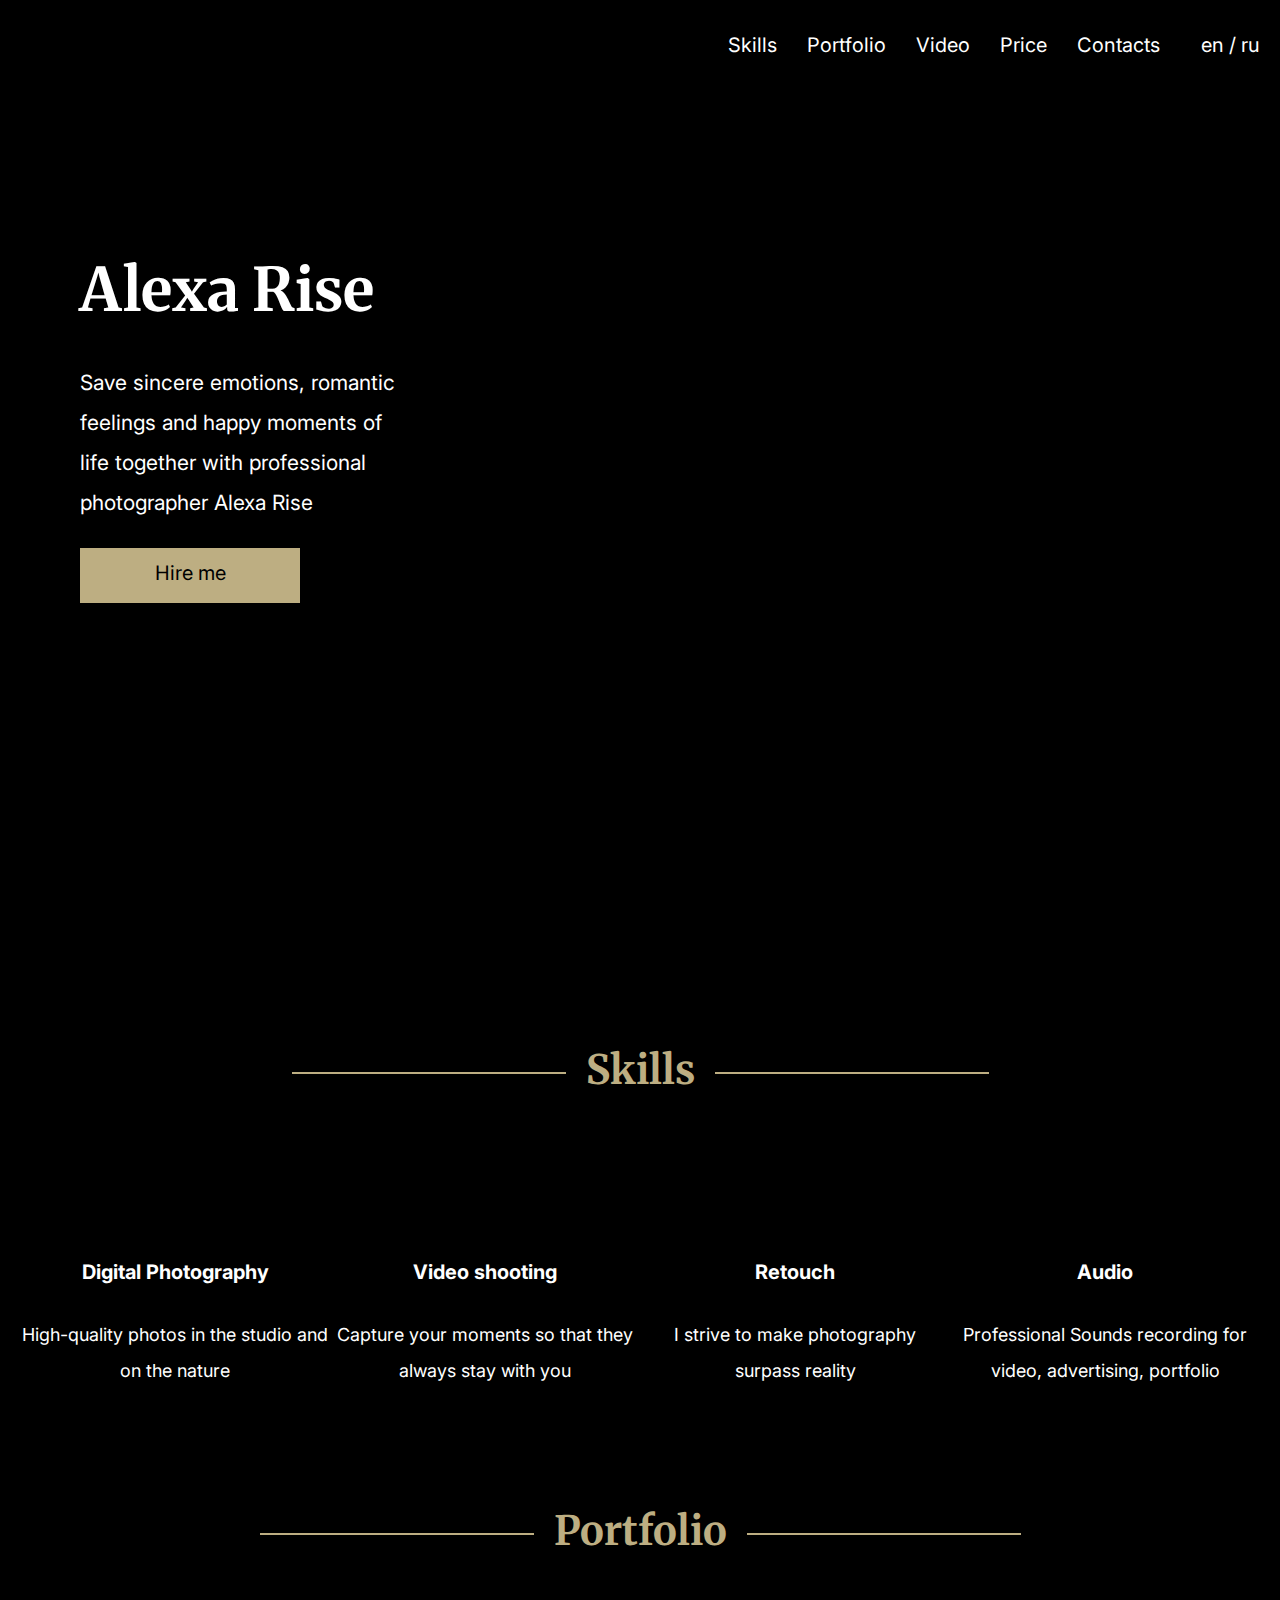
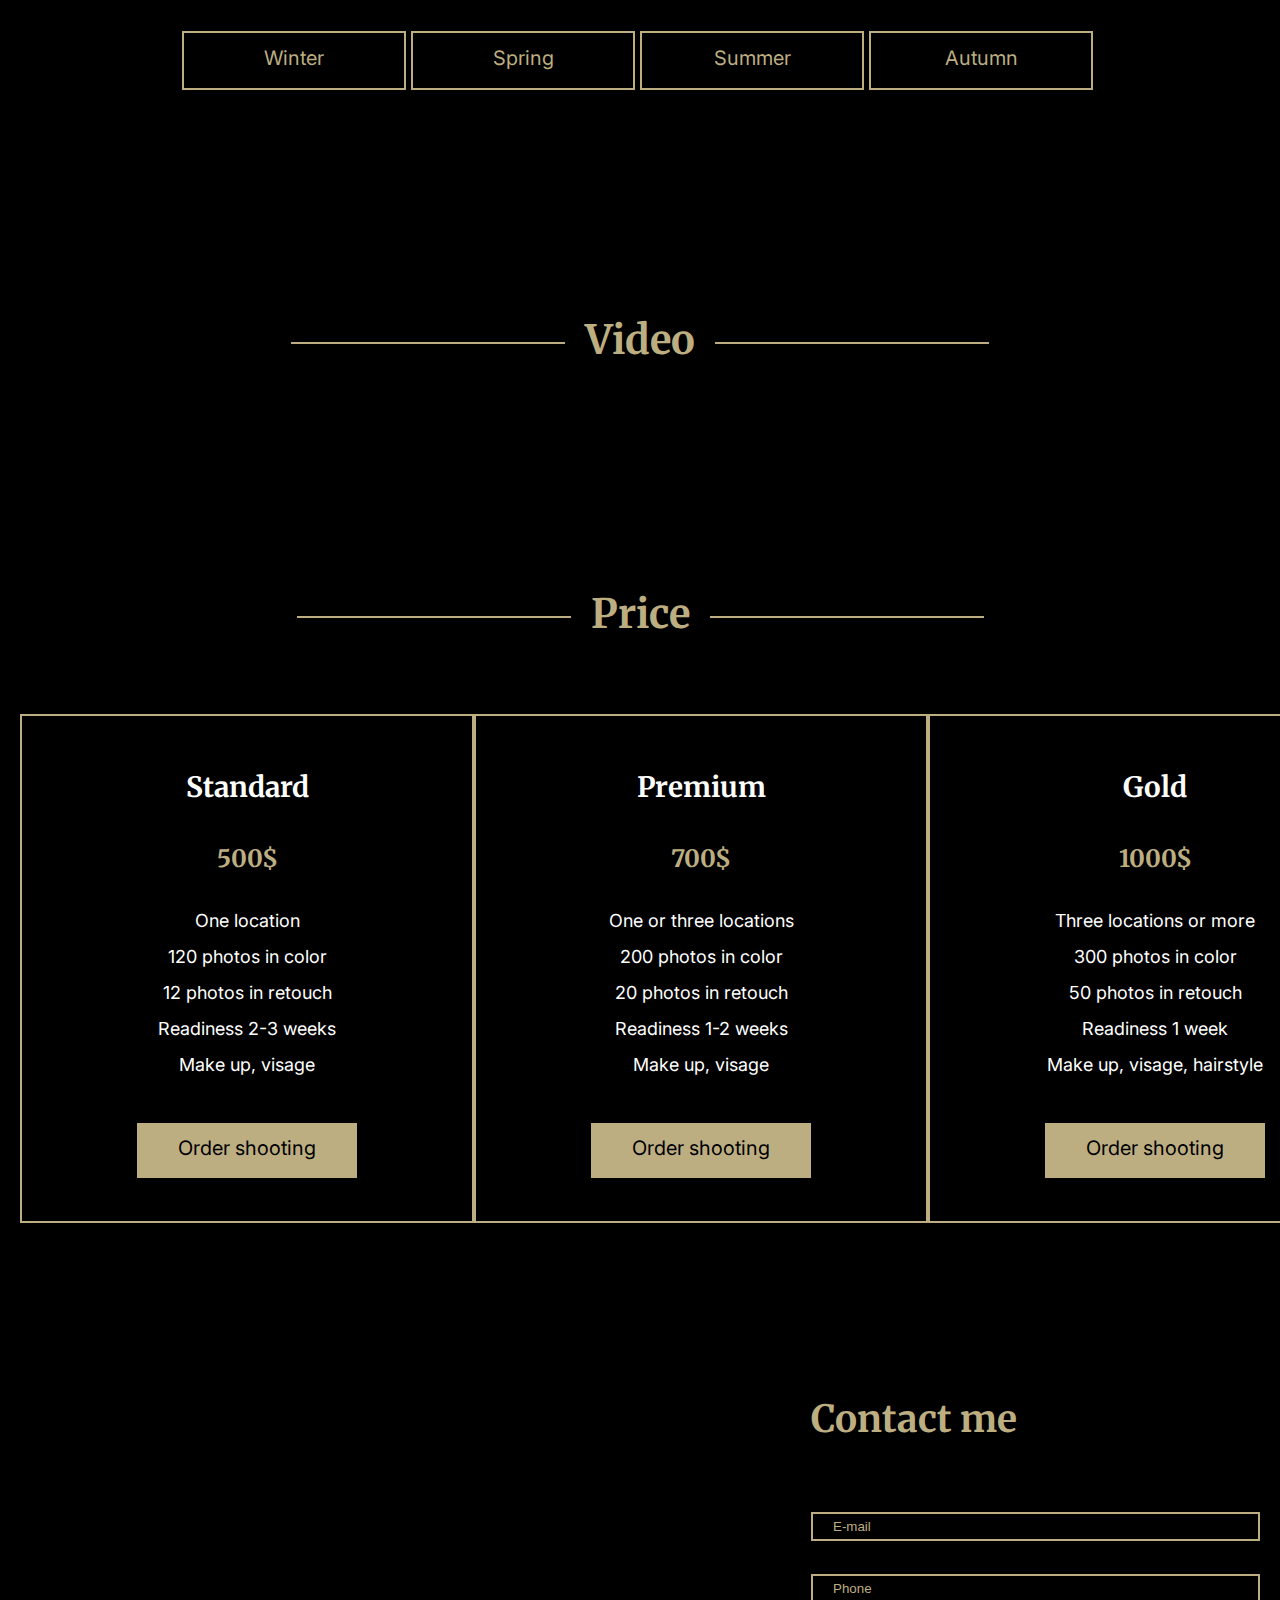
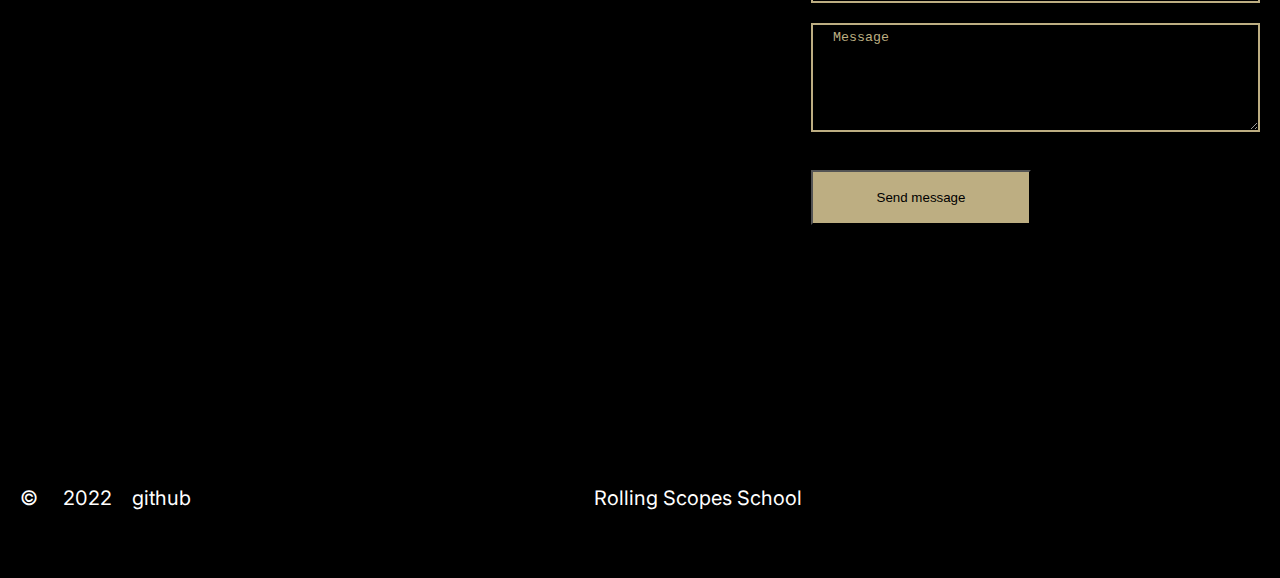
==== commit 974eebd0: "fix:social svg path" ====
--- a/portfolio/index.html
+++ b/portfolio/index.html
@@ -202,7 +202,7 @@
                   <div class="price__title">Premium</div>
                   <div class="price__rate">700$</div>
                   <div class="price__description">
-                    One or two locations <br />
+                    One or three locations <br />
                     200 photos in color <br />
                     20 photos in retouch <br />
                     Readiness 1-2 weeks <br />
